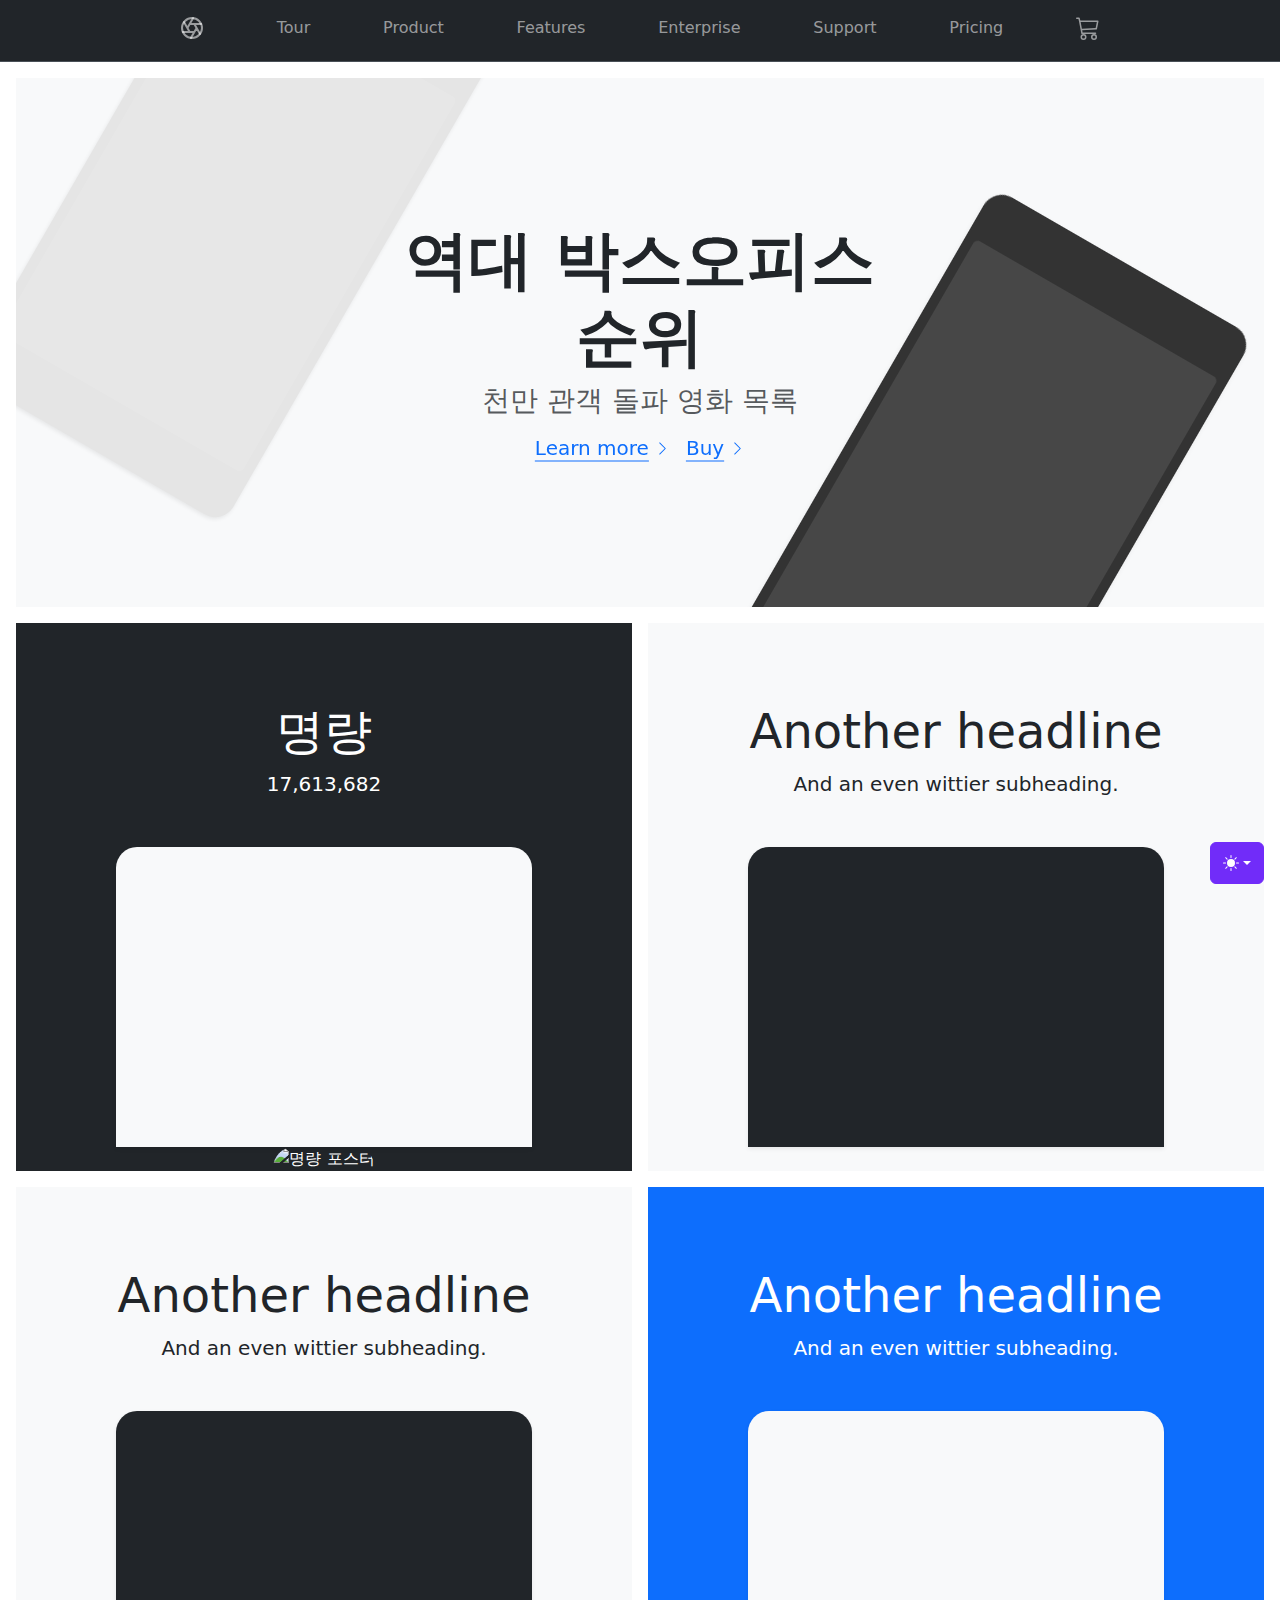
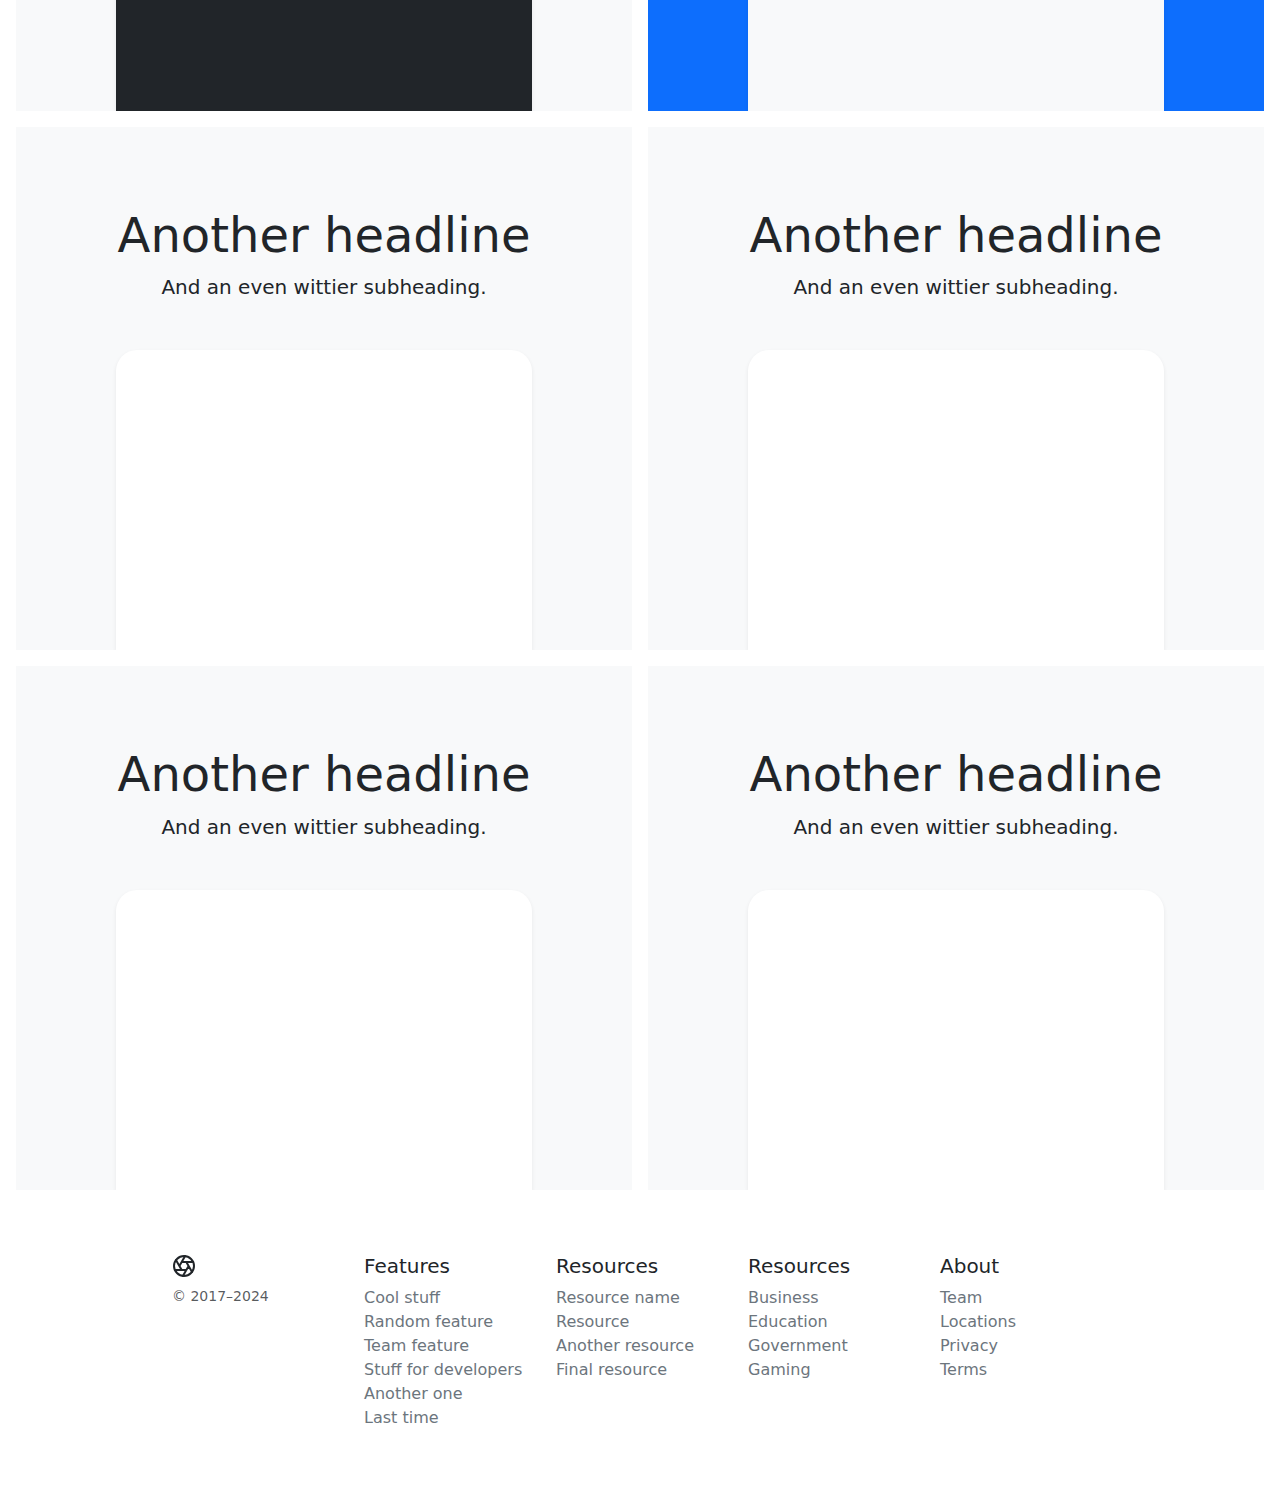
==== chunman.html @ 20cf5823 "천만 웹페이지 html,css,js 추가" ====
<!doctype html>
<html lang="en" data-bs-theme="auto">
  <head><script src="color-modes.js"></script>

    <meta charset="utf-8">
    <meta name="viewport" content="width=device-width, initial-scale=1">
    <meta name="description" content="">
    <meta name="author" content="Mark Otto, Jacob Thornton, and Bootstrap contributors">
    <meta name="generator" content="Hugo 0.122.0">
    <title>Product example · Bootstrap v5.3</title>

    <link rel="canonical" href="https://getbootstrap.com/docs/5.3/examples/product/">

    

    <link rel="stylesheet" href="https://cdn.jsdelivr.net/npm/@docsearch/css@3">

<link href="bootstrap.min.css" rel="stylesheet">

    <style>
      .bd-placeholder-img {
        font-size: 1.125rem;
        text-anchor: middle;
        -webkit-user-select: none;
        -moz-user-select: none;
        user-select: none;
      }

      @media (min-width: 768px) {
        .bd-placeholder-img-lg {
          font-size: 3.5rem;
        }
      }

      .b-example-divider {
        width: 100%;
        height: 3rem;
        background-color: rgba(0, 0, 0, .1);
        border: solid rgba(0, 0, 0, .15);
        border-width: 1px 0;
        box-shadow: inset 0 .5em 1.5em rgba(0, 0, 0, .1), inset 0 .125em .5em rgba(0, 0, 0, .15);
      }

      .b-example-vr {
        flex-shrink: 0;
        width: 1.5rem;
        height: 100vh;
      }

      .bi {
        vertical-align: -.125em;
        fill: currentColor;
      }

      .nav-scroller {
        position: relative;
        z-index: 2;
        height: 2.75rem;
        overflow-y: hidden;
      }

      .nav-scroller .nav {
        display: flex;
        flex-wrap: nowrap;
        padding-bottom: 1rem;
        margin-top: -1px;
        overflow-x: auto;
        text-align: center;
        white-space: nowrap;
        -webkit-overflow-scrolling: touch;
      }

      .btn-bd-primary {
        --bd-violet-bg: #712cf9;
        --bd-violet-rgb: 112.520718, 44.062154, 249.437846;

        --bs-btn-font-weight: 600;
        --bs-btn-color: var(--bs-white);
        --bs-btn-bg: var(--bd-violet-bg);
        --bs-btn-border-color: var(--bd-violet-bg);
        --bs-btn-hover-color: var(--bs-white);
        --bs-btn-hover-bg: #6528e0;
        --bs-btn-hover-border-color: #6528e0;
        --bs-btn-focus-shadow-rgb: var(--bd-violet-rgb);
        --bs-btn-active-color: var(--bs-btn-hover-color);
        --bs-btn-active-bg: #5a23c8;
        --bs-btn-active-border-color: #5a23c8;
      }

      .bd-mode-toggle {
        z-index: 1500;
      }

      .bd-mode-toggle .dropdown-menu .active .bi {
        display: block !important;
      }
    </style>

    
    <!-- Custom styles for this template -->
    <link href="product.css" rel="stylesheet">
  </head>
  <body>
    <svg xmlns="http://www.w3.org/2000/svg" class="d-none">
      <symbol id="check2" viewBox="0 0 16 16">
        <path d="M13.854 3.646a.5.5 0 0 1 0 .708l-7 7a.5.5 0 0 1-.708 0l-3.5-3.5a.5.5 0 1 1 .708-.708L6.5 10.293l6.646-6.647a.5.5 0 0 1 .708 0z"/>
      </symbol>
      <symbol id="circle-half" viewBox="0 0 16 16">
        <path d="M8 15A7 7 0 1 0 8 1v14zm0 1A8 8 0 1 1 8 0a8 8 0 0 1 0 16z"/>
      </symbol>
      <symbol id="moon-stars-fill" viewBox="0 0 16 16">
        <path d="M6 .278a.768.768 0 0 1 .08.858 7.208 7.208 0 0 0-.878 3.46c0 4.021 3.278 7.277 7.318 7.277.527 0 1.04-.055 1.533-.16a.787.787 0 0 1 .81.316.733.733 0 0 1-.031.893A8.349 8.349 0 0 1 8.344 16C3.734 16 0 12.286 0 7.71 0 4.266 2.114 1.312 5.124.06A.752.752 0 0 1 6 .278z"/>
        <path d="M10.794 3.148a.217.217 0 0 1 .412 0l.387 1.162c.173.518.579.924 1.097 1.097l1.162.387a.217.217 0 0 1 0 .412l-1.162.387a1.734 1.734 0 0 0-1.097 1.097l-.387 1.162a.217.217 0 0 1-.412 0l-.387-1.162A1.734 1.734 0 0 0 9.31 6.593l-1.162-.387a.217.217 0 0 1 0-.412l1.162-.387a1.734 1.734 0 0 0 1.097-1.097l.387-1.162zM13.863.099a.145.145 0 0 1 .274 0l.258.774c.115.346.386.617.732.732l.774.258a.145.145 0 0 1 0 .274l-.774.258a1.156 1.156 0 0 0-.732.732l-.258.774a.145.145 0 0 1-.274 0l-.258-.774a1.156 1.156 0 0 0-.732-.732l-.774-.258a.145.145 0 0 1 0-.274l.774-.258c.346-.115.617-.386.732-.732L13.863.1z"/>
      </symbol>
      <symbol id="sun-fill" viewBox="0 0 16 16">
        <path d="M8 12a4 4 0 1 0 0-8 4 4 0 0 0 0 8zM8 0a.5.5 0 0 1 .5.5v2a.5.5 0 0 1-1 0v-2A.5.5 0 0 1 8 0zm0 13a.5.5 0 0 1 .5.5v2a.5.5 0 0 1-1 0v-2A.5.5 0 0 1 8 13zm8-5a.5.5 0 0 1-.5.5h-2a.5.5 0 0 1 0-1h2a.5.5 0 0 1 .5.5zM3 8a.5.5 0 0 1-.5.5h-2a.5.5 0 0 1 0-1h2A.5.5 0 0 1 3 8zm10.657-5.657a.5.5 0 0 1 0 .707l-1.414 1.415a.5.5 0 1 1-.707-.708l1.414-1.414a.5.5 0 0 1 .707 0zm-9.193 9.193a.5.5 0 0 1 0 .707L3.05 13.657a.5.5 0 0 1-.707-.707l1.414-1.414a.5.5 0 0 1 .707 0zm9.193 2.121a.5.5 0 0 1-.707 0l-1.414-1.414a.5.5 0 0 1 .707-.707l1.414 1.414a.5.5 0 0 1 0 .707zM4.464 4.465a.5.5 0 0 1-.707 0L2.343 3.05a.5.5 0 1 1 .707-.707l1.414 1.414a.5.5 0 0 1 0 .708z"/>
      </symbol>
    </svg>

    <div class="dropdown position-fixed bottom-0 end-0 mb-3 me-3 bd-mode-toggle">
      <button class="btn btn-bd-primary py-2 dropdown-toggle d-flex align-items-center"
              id="bd-theme"
              type="button"
              aria-expanded="false"
              data-bs-toggle="dropdown"
              aria-label="Toggle theme (auto)">
        <svg class="bi my-1 theme-icon-active" width="1em" height="1em"><use href="#circle-half"></use></svg>
        <span class="visually-hidden" id="bd-theme-text">Toggle theme</span>
      </button>
      <ul class="dropdown-menu dropdown-menu-end shadow" aria-labelledby="bd-theme-text">
        <li>
          <button type="button" class="dropdown-item d-flex align-items-center" data-bs-theme-value="light" aria-pressed="false">
            <svg class="bi me-2 opacity-50" width="1em" height="1em"><use href="#sun-fill"></use></svg>
            Light
            <svg class="bi ms-auto d-none" width="1em" height="1em"><use href="#check2"></use></svg>
          </button>
        </li>
        <li>
          <button type="button" class="dropdown-item d-flex align-items-center" data-bs-theme-value="dark" aria-pressed="false">
            <svg class="bi me-2 opacity-50" width="1em" height="1em"><use href="#moon-stars-fill"></use></svg>
            Dark
            <svg class="bi ms-auto d-none" width="1em" height="1em"><use href="#check2"></use></svg>
          </button>
        </li>
        <li>
          <button type="button" class="dropdown-item d-flex align-items-center active" data-bs-theme-value="auto" aria-pressed="true">
            <svg class="bi me-2 opacity-50" width="1em" height="1em"><use href="#circle-half"></use></svg>
            Auto
            <svg class="bi ms-auto d-none" width="1em" height="1em"><use href="#check2"></use></svg>
          </button>
        </li>
      </ul>
    </div>

    
<svg xmlns="http://www.w3.org/2000/svg" class="d-none">
  <symbol id="aperture" fill="none" stroke="currentColor" stroke-linecap="round" stroke-linejoin="round" stroke-width="2" viewBox="0 0 24 24">
    <circle cx="12" cy="12" r="10"/>
    <path d="M14.31 8l5.74 9.94M9.69 8h11.48M7.38 12l5.74-9.94M9.69 16L3.95 6.06M14.31 16H2.83m13.79-4l-5.74 9.94"/>
  </symbol>
  <symbol id="cart" viewBox="0 0 16 16">
    <path d="M0 1.5A.5.5 0 0 1 .5 1H2a.5.5 0 0 1 .485.379L2.89 3H14.5a.5.5 0 0 1 .49.598l-1 5a.5.5 0 0 1-.465.401l-9.397.472L4.415 11H13a.5.5 0 0 1 0 1H4a.5.5 0 0 1-.491-.408L2.01 3.607 1.61 2H.5a.5.5 0 0 1-.5-.5zM3.102 4l.84 4.479 9.144-.459L13.89 4H3.102zM5 12a2 2 0 1 0 0 4 2 2 0 0 0 0-4zm7 0a2 2 0 1 0 0 4 2 2 0 0 0 0-4zm-7 1a1 1 0 1 1 0 2 1 1 0 0 1 0-2zm7 0a1 1 0 1 1 0 2 1 1 0 0 1 0-2z"/>
  </symbol>
  <symbol id="chevron-right" viewBox="0 0 16 16">
    <path fill-rule="evenodd" d="M4.646 1.646a.5.5 0 0 1 .708 0l6 6a.5.5 0 0 1 0 .708l-6 6a.5.5 0 0 1-.708-.708L10.293 8 4.646 2.354a.5.5 0 0 1 0-.708z"/>
  </symbol>
</svg>

<nav class="navbar navbar-expand-md bg-dark sticky-top border-bottom" data-bs-theme="dark">
  <div class="container">
    <a class="navbar-brand d-md-none" href="#">
      <svg class="bi" width="24" height="24"><use xlink:href="#aperture"/></svg>
      Aperture
    </a>
    <button class="navbar-toggler" type="button" data-bs-toggle="offcanvas" data-bs-target="#offcanvas" aria-controls="offcanvas" aria-label="Toggle navigation">
      <span class="navbar-toggler-icon"></span>
    </button>
    <div class="offcanvas offcanvas-end" tabindex="-1" id="offcanvas" aria-labelledby="offcanvasLabel">
      <div class="offcanvas-header">
        <h5 class="offcanvas-title" id="offcanvasLabel">Aperture</h5>
        <button type="button" class="btn-close" data-bs-dismiss="offcanvas" aria-label="Close"></button>
      </div>
      <div class="offcanvas-body">
        <ul class="navbar-nav flex-grow-1 justify-content-between">
          <li class="nav-item"><a class="nav-link" href="#">
            <svg class="bi" width="24" height="24"><use xlink:href="#aperture"/></svg>
          </a></li>
          <li class="nav-item"><a class="nav-link" href="#">Tour</a></li>
          <li class="nav-item"><a class="nav-link" href="#">Product</a></li>
          <li class="nav-item"><a class="nav-link" href="#">Features</a></li>
          <li class="nav-item"><a class="nav-link" href="#">Enterprise</a></li>
          <li class="nav-item"><a class="nav-link" href="#">Support</a></li>
          <li class="nav-item"><a class="nav-link" href="#">Pricing</a></li>
          <li class="nav-item"><a class="nav-link" href="#">
            <svg class="bi" width="24" height="24"><use xlink:href="#cart"/></svg>
          </a></li>
        </ul>
      </div>
    </div>
  </div>
</nav>

<main>
  <div class="position-relative overflow-hidden p-3 p-md-5 m-md-3 text-center bg-body-tertiary">
    <div class="col-md-6 p-lg-5 mx-auto my-5">
      <h1 class="display-3 fw-bold">역대 박스오피스 순위</h1>
      <h3 class="fw-normal text-muted mb-3">천만 관객 돌파 영화 목록</h3>
      <div class="d-flex gap-3 justify-content-center lead fw-normal">
        <a class="icon-link" href="#">
          Learn more
          <svg class="bi"><use xlink:href="#chevron-right"/></svg>
        </a>
        <a class="icon-link" href="#">
          Buy
          <svg class="bi"><use xlink:href="#chevron-right"/></svg>
        </a>
      </div>
    </div>
    <div class="product-device shadow-sm d-none d-md-block"></div>
    <div class="product-device product-device-2 shadow-sm d-none d-md-block"></div>
  </div>

  <div class="d-md-flex flex-md-equal w-100 my-md-3 ps-md-3">
    <div class="text-bg-dark me-md-3 pt-3 px-3 pt-md-5 px-md-5 text-center overflow-hidden">
      <!-- 영화 1 -->
      <div class="my-3 py-3">
        <h2 class="display-5">명량</h2>
        <p class="lead">17,613,682</p>
      </div>
      <div class="bg-body-tertiary shadow-sm mx-auto" style="width: 80%; height: 300px; border-radius: 21px 21px 0 0;"></div>
        <img src="https://i.namu.wiki/i/OBmmv0NhMDh_dyMuicqQHCikOOsbc0y28aUUNmhacGeQG7UMyVK0q7DKZji_4ca4j9ZiuapzHgd-zzYF8z3l57cyv43A0jLQD7DiG7RLlgVjYbf1R6JRpTcfbylug8uQdzlmseYJZOwRohz5u0F0sQ.webp" alt="명량 포스터" style="width: 100%; height: 100%; object-fit: cover; border-radius: 21px 21px 0 0;">
    </div>
    <div class="bg-body-tertiary me-md-3 pt-3 px-3 pt-md-5 px-md-5 text-center overflow-hidden">
      <div class="my-3 p-3">
        <h2 class="display-5">Another headline</h2>
        <p class="lead">And an even wittier subheading.</p>
      </div>
      <div class="bg-dark shadow-sm mx-auto" style="width: 80%; height: 300px; border-radius: 21px 21px 0 0;"></div>
    </div>
  </div>

  <div class="d-md-flex flex-md-equal w-100 my-md-3 ps-md-3">
    <div class="bg-body-tertiary me-md-3 pt-3 px-3 pt-md-5 px-md-5 text-center overflow-hidden">
      <div class="my-3 p-3">
        <h2 class="display-5">Another headline</h2>
        <p class="lead">And an even wittier subheading.</p>
      </div>
      <div class="bg-dark shadow-sm mx-auto" style="width: 80%; height: 300px; border-radius: 21px 21px 0 0;"></div>
    </div>
    <div class="text-bg-primary me-md-3 pt-3 px-3 pt-md-5 px-md-5 text-center overflow-hidden">
      <div class="my-3 py-3">
        <h2 class="display-5">Another headline</h2>
        <p class="lead">And an even wittier subheading.</p>
      </div>
      <div class="bg-body-tertiary shadow-sm mx-auto" style="width: 80%; height: 300px; border-radius: 21px 21px 0 0;"></div>
    </div>
  </div>

  <div class="d-md-flex flex-md-equal w-100 my-md-3 ps-md-3">
    <div class="bg-body-tertiary me-md-3 pt-3 px-3 pt-md-5 px-md-5 text-center overflow-hidden">
      <div class="my-3 p-3">
        <h2 class="display-5">Another headline</h2>
        <p class="lead">And an even wittier subheading.</p>
      </div>
      <div class="bg-body shadow-sm mx-auto" style="width: 80%; height: 300px; border-radius: 21px 21px 0 0;"></div>
    </div>
    <div class="bg-body-tertiary me-md-3 pt-3 px-3 pt-md-5 px-md-5 text-center overflow-hidden">
      <div class="my-3 py-3">
        <h2 class="display-5">Another headline</h2>
        <p class="lead">And an even wittier subheading.</p>
      </div>
      <div class="bg-body shadow-sm mx-auto" style="width: 80%; height: 300px; border-radius: 21px 21px 0 0;"></div>
    </div>
  </div>

  <div class="d-md-flex flex-md-equal w-100 my-md-3 ps-md-3">
    <div class="bg-body-tertiary me-md-3 pt-3 px-3 pt-md-5 px-md-5 text-center overflow-hidden">
      <div class="my-3 p-3">
        <h2 class="display-5">Another headline</h2>
        <p class="lead">And an even wittier subheading.</p>
      </div>
      <div class="bg-body shadow-sm mx-auto" style="width: 80%; height: 300px; border-radius: 21px 21px 0 0;"></div>
    </div>
    <div class="bg-body-tertiary me-md-3 pt-3 px-3 pt-md-5 px-md-5 text-center overflow-hidden">
      <div class="my-3 py-3">
        <h2 class="display-5">Another headline</h2>
        <p class="lead">And an even wittier subheading.</p>
      </div>
      <div class="bg-body shadow-sm mx-auto" style="width: 80%; height: 300px; border-radius: 21px 21px 0 0;"></div>
    </div>
  </div>
</main>

<footer class="container py-5">
  <div class="row">
    <div class="col-12 col-md">
      <svg xmlns="http://www.w3.org/2000/svg" width="24" height="24" fill="none" stroke="currentColor" stroke-linecap="round" stroke-linejoin="round" stroke-width="2" class="d-block mb-2" role="img" viewBox="0 0 24 24"><title>Product</title><circle cx="12" cy="12" r="10"/><path d="M14.31 8l5.74 9.94M9.69 8h11.48M7.38 12l5.74-9.94M9.69 16L3.95 6.06M14.31 16H2.83m13.79-4l-5.74 9.94"/></svg>
      <small class="d-block mb-3 text-body-secondary">&copy; 2017–2024</small>
    </div>
    <div class="col-6 col-md">
      <h5>Features</h5>
      <ul class="list-unstyled text-small">
        <li><a class="link-secondary text-decoration-none" href="#">Cool stuff</a></li>
        <li><a class="link-secondary text-decoration-none" href="#">Random feature</a></li>
        <li><a class="link-secondary text-decoration-none" href="#">Team feature</a></li>
        <li><a class="link-secondary text-decoration-none" href="#">Stuff for developers</a></li>
        <li><a class="link-secondary text-decoration-none" href="#">Another one</a></li>
        <li><a class="link-secondary text-decoration-none" href="#">Last time</a></li>
      </ul>
    </div>
    <div class="col-6 col-md">
      <h5>Resources</h5>
      <ul class="list-unstyled text-small">
        <li><a class="link-secondary text-decoration-none" href="#">Resource name</a></li>
        <li><a class="link-secondary text-decoration-none" href="#">Resource</a></li>
        <li><a class="link-secondary text-decoration-none" href="#">Another resource</a></li>
        <li><a class="link-secondary text-decoration-none" href="#">Final resource</a></li>
      </ul>
    </div>
    <div class="col-6 col-md">
      <h5>Resources</h5>
      <ul class="list-unstyled text-small">
        <li><a class="link-secondary text-decoration-none" href="#">Business</a></li>
        <li><a class="link-secondary text-decoration-none" href="#">Education</a></li>
        <li><a class="link-secondary text-decoration-none" href="#">Government</a></li>
        <li><a class="link-secondary text-decoration-none" href="#">Gaming</a></li>
      </ul>
    </div>
    <div class="col-6 col-md">
      <h5>About</h5>
      <ul class="list-unstyled text-small">
        <li><a class="link-secondary text-decoration-none" href="#">Team</a></li>
        <li><a class="link-secondary text-decoration-none" href="#">Locations</a></li>
        <li><a class="link-secondary text-decoration-none" href="#">Privacy</a></li>
        <li><a class="link-secondary text-decoration-none" href="#">Terms</a></li>
      </ul>
    </div>
  </div>
</footer>
<script src="../assets/dist/js/bootstrap.bundle.min.js"></script>

    </body>
</html>
---- product.css ----
.container {
  max-width: 960px;
}

.icon-link > .bi {
  width: .75em;
  height: .75em;
}

/*
 * Custom translucent site header
 */

.site-header {
  background-color: rgba(0, 0, 0, .85);
  -webkit-backdrop-filter: saturate(180%) blur(20px);
  backdrop-filter: saturate(180%) blur(20px);
}
.site-header a {
  color: #8e8e8e;
  transition: color .15s ease-in-out;
}
.site-header a:hover {
  color: #fff;
  text-decoration: none;
}

/*
 * Dummy devices (replace them with your own or something else entirely!)
 */

.product-device {
  position: absolute;
  right: 10%;
  bottom: -30%;
  width: 300px;
  height: 540px;
  background-color: #333;
  border-radius: 21px;
  transform: rotate(30deg);
}

.product-device::before {
  position: absolute;
  top: 10%;
  right: 10px;
  bottom: 10%;
  left: 10px;
  content: "";
  background-color: rgba(255, 255, 255, .1);
  border-radius: 5px;
}

.product-device-2 {
  top: -25%;
  right: auto;
  bottom: 0;
  left: 5%;
  background-color: #e5e5e5;
}


/*
 * Extra utilities
 */

.flex-equal > * {
  flex: 1;
}
@media (min-width: 768px) {
  .flex-md-equal > * {
    flex: 1;
  }
}
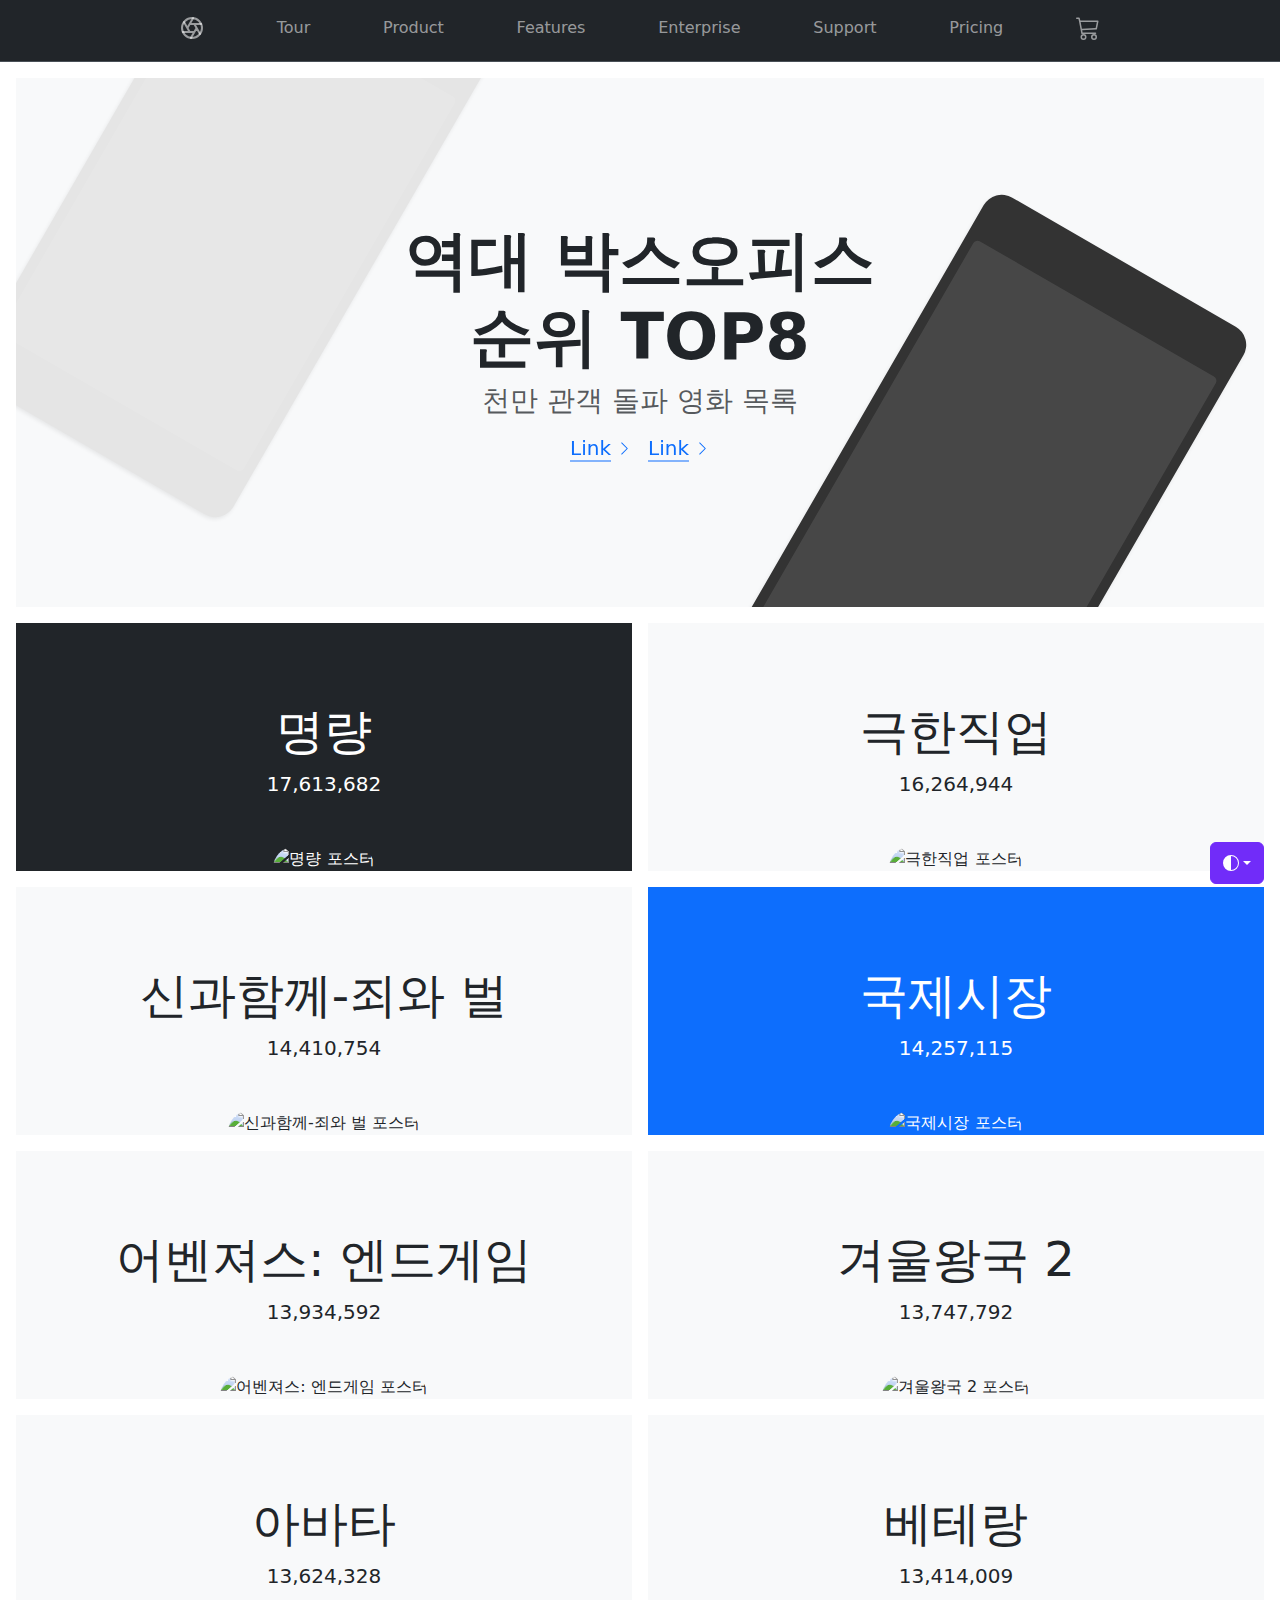
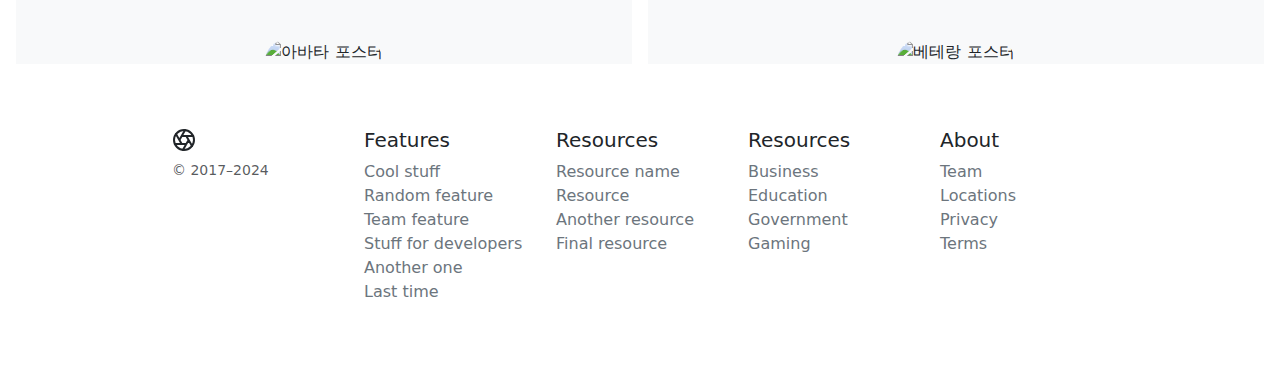
==== commit 8ee004b4: "Merge branch 'main' of https://github.com/capstonn/introlth.github.io" ====
--- a/chunman.html
+++ b/chunman.html
@@ -203,15 +203,15 @@
 <main>
   <div class="position-relative overflow-hidden p-3 p-md-5 m-md-3 text-center bg-body-tertiary">
     <div class="col-md-6 p-lg-5 mx-auto my-5">
-      <h1 class="display-3 fw-bold">역대 박스오피스 순위</h1>
+      <h1 class="display-3 fw-bold">역대 박스오피스 순위 TOP8</h1>
       <h3 class="fw-normal text-muted mb-3">천만 관객 돌파 영화 목록</h3>
       <div class="d-flex gap-3 justify-content-center lead fw-normal">
         <a class="icon-link" href="#">
-          Learn more
+          Link
           <svg class="bi"><use xlink:href="#chevron-right"/></svg>
         </a>
         <a class="icon-link" href="#">
-          Buy
+          Link
           <svg class="bi"><use xlink:href="#chevron-right"/></svg>
         </a>
       </div>
@@ -227,66 +227,73 @@
         <h2 class="display-5">명량</h2>
         <p class="lead">17,613,682</p>
       </div>
-      <div class="bg-body-tertiary shadow-sm mx-auto" style="width: 80%; height: 300px; border-radius: 21px 21px 0 0;"></div>
+      <div class="bg-body-tertiary shadow-sm mx-auto" style="width: 80%; height: 0px; border-radius: 21px 21px 0 0;"></div>
         <img src="https://i.namu.wiki/i/OBmmv0NhMDh_dyMuicqQHCikOOsbc0y28aUUNmhacGeQG7UMyVK0q7DKZji_4ca4j9ZiuapzHgd-zzYF8z3l57cyv43A0jLQD7DiG7RLlgVjYbf1R6JRpTcfbylug8uQdzlmseYJZOwRohz5u0F0sQ.webp" alt="명량 포스터" style="width: 100%; height: 100%; object-fit: cover; border-radius: 21px 21px 0 0;">
     </div>
     <div class="bg-body-tertiary me-md-3 pt-3 px-3 pt-md-5 px-md-5 text-center overflow-hidden">
       <div class="my-3 p-3">
-        <h2 class="display-5">Another headline</h2>
-        <p class="lead">And an even wittier subheading.</p>
-      </div>
-      <div class="bg-dark shadow-sm mx-auto" style="width: 80%; height: 300px; border-radius: 21px 21px 0 0;"></div>
+        <h2 class="display-5">극한직업</h2>
+        <p class="lead">16,264,944</p>
+      </div>
+      <div class="bg-dark shadow-sm mx-auto" style="width: 80%; height: 0px; border-radius: 21px 21px 0 0;"></div>
+      <img src="https://web-cf-image.cjenm.com/crop/660x950/public/share/metamng/programs/extremejob-movie-poster-ko-001-01.jpg_1645638949085.jpg?v=1679468009" alt="극한직업 포스터" style="width: 100%; height: 100%; object-fit: cover; border-radius: 21px 21px 0 0;">
     </div>
   </div>
 
   <div class="d-md-flex flex-md-equal w-100 my-md-3 ps-md-3">
     <div class="bg-body-tertiary me-md-3 pt-3 px-3 pt-md-5 px-md-5 text-center overflow-hidden">
       <div class="my-3 p-3">
-        <h2 class="display-5">Another headline</h2>
-        <p class="lead">And an even wittier subheading.</p>
-      </div>
-      <div class="bg-dark shadow-sm mx-auto" style="width: 80%; height: 300px; border-radius: 21px 21px 0 0;"></div>
+        <h2 class="display-5">신과함께-죄와 벌</h2>
+        <p class="lead">14,410,754</p>
+      </div>
+      <div class="bg-dark shadow-sm mx-auto" style="width: 80%; height: 0px; border-radius: 21px 21px 0 0;"></div>
+      <img src="https://i.namu.wiki/i/q04OiJfNazupCjGmgO9PGYxKTnvqzTYoWvUicjeGf3s3opa9N7xNW_XOn7g9onwXBMwJlxscRSoFBMz8j-H4Aw.webp" alt="신과함께-죄와 벌 포스터" style="width: 100%; height: 100%; object-fit: cover; border-radius: 21px 21px 0 0;">
     </div>
     <div class="text-bg-primary me-md-3 pt-3 px-3 pt-md-5 px-md-5 text-center overflow-hidden">
       <div class="my-3 py-3">
-        <h2 class="display-5">Another headline</h2>
-        <p class="lead">And an even wittier subheading.</p>
-      </div>
-      <div class="bg-body-tertiary shadow-sm mx-auto" style="width: 80%; height: 300px; border-radius: 21px 21px 0 0;"></div>
+        <h2 class="display-5">국제시장</h2>
+        <p class="lead">14,257,115</p>
+      </div>
+      <div class="bg-body-tertiary shadow-sm mx-auto" style="width: 80%; height: 0px; border-radius: 21px 21px 0 0;"></div>
+      <img src="https://web-cf-image.cjenm.com/crop/660x950/public/share/metamng/programs/odetomyfather-movie-poster-ko-001-12.jpg?v=1677040049" alt="국제시장 포스터" style="width: 100%; height: 100%; object-fit: cover; border-radius: 21px 21px 0 0;">
     </div>
   </div>
 
   <div class="d-md-flex flex-md-equal w-100 my-md-3 ps-md-3">
     <div class="bg-body-tertiary me-md-3 pt-3 px-3 pt-md-5 px-md-5 text-center overflow-hidden">
       <div class="my-3 p-3">
-        <h2 class="display-5">Another headline</h2>
-        <p class="lead">And an even wittier subheading.</p>
-      </div>
-      <div class="bg-body shadow-sm mx-auto" style="width: 80%; height: 300px; border-radius: 21px 21px 0 0;"></div>
+        <h2 class="display-5">어벤져스: 엔드게임</h2>
+        <p class="lead">13,934,592</p>
+      </div>
+      <div class="bg-body shadow-sm mx-auto" style="width: 80%; height: 0px; border-radius: 21px 21px 0 0;"></div>
+        <img src="https://upload.wikimedia.org/wikipedia/ko/f/f2/%EC%96%B4%EB%B2%A4%EC%A0%B8%EC%8A%A4-_%EC%97%94%EB%93%9C%EA%B2%8C%EC%9E%84_%ED%8F%AC%EC%8A%A4%ED%84%B0.jpg" alt="어벤져스: 엔드게임 포스터" style="width: 100%; height: 100%; object-fit: cover; border-radius: 21px 21px 0 0;">
     </div>
     <div class="bg-body-tertiary me-md-3 pt-3 px-3 pt-md-5 px-md-5 text-center overflow-hidden">
       <div class="my-3 py-3">
-        <h2 class="display-5">Another headline</h2>
-        <p class="lead">And an even wittier subheading.</p>
-      </div>
-      <div class="bg-body shadow-sm mx-auto" style="width: 80%; height: 300px; border-radius: 21px 21px 0 0;"></div>
+        <h2 class="display-5">겨울왕국 2</h2>
+        <p class="lead">13,747,792</p>
+      </div>
+      <div class="bg-body shadow-sm mx-auto" style="width: 80%; height: 0px; border-radius: 21px 21px 0 0;"></div>
+      <img src="https://upload.wikimedia.org/wikipedia/ko/7/7f/%EA%B2%A8%EC%9A%B8%EC%99%95%EA%B5%AD2_%ED%8F%AC%EC%8A%A4%ED%84%B0.jpg" alt="겨울왕국 2 포스터" style="width: 100%; height: 100%; object-fit: cover; border-radius: 21px 21px 0 0;">
     </div>
   </div>
 
   <div class="d-md-flex flex-md-equal w-100 my-md-3 ps-md-3">
     <div class="bg-body-tertiary me-md-3 pt-3 px-3 pt-md-5 px-md-5 text-center overflow-hidden">
       <div class="my-3 p-3">
-        <h2 class="display-5">Another headline</h2>
-        <p class="lead">And an even wittier subheading.</p>
-      </div>
-      <div class="bg-body shadow-sm mx-auto" style="width: 80%; height: 300px; border-radius: 21px 21px 0 0;"></div>
+        <h2 class="display-5">아바타</h2>
+        <p class="lead">13,624,328</p>
+      </div>
+      <div class="bg-body shadow-sm mx-auto" style="width: 80%; height: 0px; border-radius: 21px 21px 0 0;"></div>
+        <img src="https://i.namu.wiki/i/iSfHeleDYTu3WatYclmsDG80uvF1346xhhouw5EnYaNK6VNn-Xt8iFW5zE6pQjCMjKT3WfsH1iK3iUgSq15vcA.webp" alt="아바타 포스터" style="width: 100%; height: 100%; object-fit: cover; border-radius: 21px 21px 0 0;">
     </div>
     <div class="bg-body-tertiary me-md-3 pt-3 px-3 pt-md-5 px-md-5 text-center overflow-hidden">
       <div class="my-3 py-3">
-        <h2 class="display-5">Another headline</h2>
-        <p class="lead">And an even wittier subheading.</p>
-      </div>
-      <div class="bg-body shadow-sm mx-auto" style="width: 80%; height: 300px; border-radius: 21px 21px 0 0;"></div>
+        <h2 class="display-5">베테랑</h2>
+        <p class="lead">13,414,009</p>
+      </div>
+      <div class="bg-body shadow-sm mx-auto" style="width: 80%; height: 0px; border-radius: 21px 21px 0 0;"></div>
+        <img src="https://web-cf-image.cjenm.com/crop/660x950/public/share/metamng/programs/veteran-movie-poster-ko-001-02.jpg?v=1715823570" alt="베테랑 포스터" style="width: 100%; height: 100%; object-fit: cover; border-radius: 21px 21px 0 0;">
     </div>
   </div>
 </main>
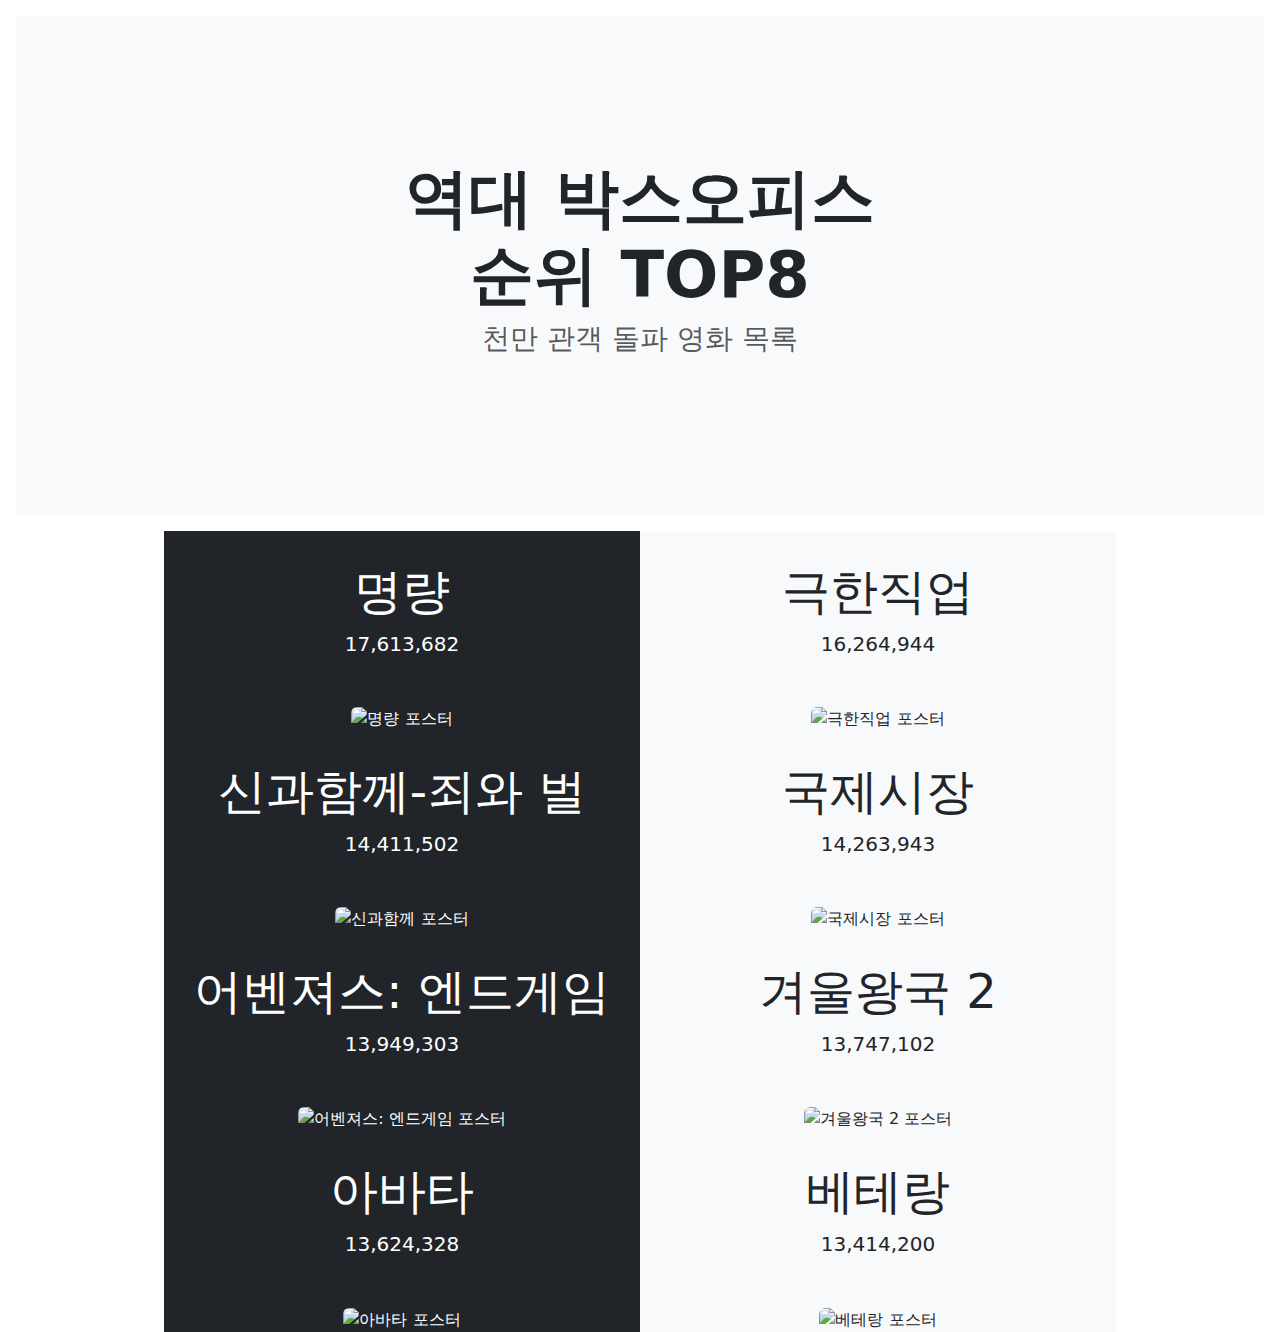
==== commit f898604b: "강제 수정" ====
--- a/chunman.html
+++ b/chunman.html
@@ -1,350 +1,95 @@
 <!doctype html>
 <html lang="en" data-bs-theme="auto">
-  <head><script src="color-modes.js"></script>
+<head>
+  <script src="color-modes.js"></script>
+  <meta charset="utf-8">
+  <meta name="viewport" content="width=device-width, initial-scale=1">
+  <meta name="description" content="">
+  <meta name="author" content="Mark Otto, Jacob Thornton, and Bootstrap contributors">
+  <meta name="generator" content="Hugo 0.122.0">
+  <title>천만 관객 영화</title>
+  <link href="https://cdn.jsdelivr.net/npm/bootstrap@5.3.0/dist/css/bootstrap.min.css" rel="stylesheet">
+  <link href="product.css" rel="stylesheet">
+</head>
+<body>
+  <main>
+      <div class="position-relative overflow-hidden p-3 p-md-5 m-md-3 text-center bg-body-tertiary">
+        <div class="col-md-6 p-lg-5 mx-auto my-5">
+          <h1 class="display-3 fw-bold">역대 박스오피스 순위 TOP8</h1>
+          <h3 class="fw-normal text-muted mb-3">천만 관객 돌파 영화 목록</h3>
+        </div>
+      </div>
 
-    <meta charset="utf-8">
-    <meta name="viewport" content="width=device-width, initial-scale=1">
-    <meta name="description" content="">
-    <meta name="author" content="Mark Otto, Jacob Thornton, and Bootstrap contributors">
-    <meta name="generator" content="Hugo 0.122.0">
-    <title>Product example · Bootstrap v5.3</title>
+      <div class="container">
+        <div class="row g-3">
+          <div class="col-md-6 text-bg-dark text-center overflow-hidden">
+            <div class="my-3 py-3">
+              <h2 class="display-5">명량</h2>
+              <p class="lead">17,613,682</p>
+            </div>
+            <img src="https://i.namu.wiki/i/OBmmv0NhMDh_dyMuicqQHCikOOsbc0y28aUUNmhacGeQG7UMyVK0q7DKZji_4ca4j9ZiuapzHgd-zzYF8z3l57cyv43A0jLQD7DiG7RLlgVjYbf1R6JRpTcfbylug8uQdzlmseYJZOwRohz5u0F0sQ.webp" alt="명량 포스터" class="img-fluid rounded-top">
+          </div>
+          <div class="col-md-6 bg-body-tertiary text-center overflow-hidden">
+            <div class="my-3 p-3">
+              <h2 class="display-5">극한직업</h2>
+              <p class="lead">16,264,944</p>
+            </div>
+            <img src="https://web-cf-image.cjenm.com/crop/660x950/public/share/metamng/programs/extremejob-movie-poster-ko-001-01.jpg_1645638949085.jpg?v=1679468009" alt="극한직업 포스터" class="img-fluid rounded-top">
+          </div>
+        </div>
 
-    <link rel="canonical" href="https://getbootstrap.com/docs/5.3/examples/product/">
+        <div class="row g-3">
+          <div class="col-md-6 text-bg-dark text-center overflow-hidden">
+            <div class="my-3 py-3">
+              <h2 class="display-5">신과함께-죄와 벌</h2>
+              <p class="lead">14,411,502</p>
+            </div>
+            <img src="https://i.namu.wiki/i/q04OiJfNazupCjGmgO9PGYxKTnvqzTYoWvUicjeGf3s3opa9N7xNW_XOn7g9onwXBMwJlxscRSoFBMz8j-H4Aw.webp" alt="신과함께 포스터" class="img-fluid rounded-top">
+          </div>
+          <div class="col-md-6 bg-body-tertiary text-center overflow-hidden">
+            <div class="my-3 p-3">
+              <h2 class="display-5">국제시장</h2>
+              <p class="lead">14,263,943</p>
+            </div>
+            <img src="https://web-cf-image.cjenm.com/crop/660x950/public/share/metamng/programs/odetomyfather-movie-poster-ko-001-12.jpg?v=1677040049" alt="국제시장 포스터" class="img-fluid rounded-top">
+          </div>
+        </div>
 
-    
+        <div class="row g-3">
+          <div class="col-md-6 text-bg-dark text-center overflow-hidden">
+            <div class="my-3 py-3">
+              <h2 class="display-5">어벤져스: 엔드게임</h2>
+              <p class="lead">13,949,303</p>
+            </div>
+            <img src="https://upload.wikimedia.org/wikipedia/ko/f/f2/%EC%96%B4%EB%B2%A4%EC%A0%B8%EC%8A%A4-_%EC%97%94%EB%93%9C%EA%B2%8C%EC%9E%84_%ED%8F%AC%EC%8A%A4%ED%84%B0.jpg" alt="어벤져스: 엔드게임 포스터" class="img-fluid rounded-top">
+          </div>
+          <div class="col-md-6 bg-body-tertiary text-center overflow-hidden">
+            <div class="my-3 p-3">
+              <h2 class="display-5">겨울왕국 2</h2>
+              <p class="lead">13,747,102</p>
+            </div>
+            <img src="https://upload.wikimedia.org/wikipedia/ko/7/7f/%EA%B2%A8%EC%9A%B8%EC%99%95%EA%B5%AD2_%ED%8F%AC%EC%8A%A4%ED%84%B0.jpg"alt="겨울왕국 2 포스터" class="img-fluid rounded-top">
+          </div>
+        </div>
 
-    <link rel="stylesheet" href="https://cdn.jsdelivr.net/npm/@docsearch/css@3">
-
-<link href="bootstrap.min.css" rel="stylesheet">
-
-    <style>
-      .bd-placeholder-img {
-        font-size: 1.125rem;
-        text-anchor: middle;
-        -webkit-user-select: none;
-        -moz-user-select: none;
-        user-select: none;
-      }
-
-      @media (min-width: 768px) {
-        .bd-placeholder-img-lg {
-          font-size: 3.5rem;
-        }
-      }
-
-      .b-example-divider {
-        width: 100%;
-        height: 3rem;
-        background-color: rgba(0, 0, 0, .1);
-        border: solid rgba(0, 0, 0, .15);
-        border-width: 1px 0;
-        box-shadow: inset 0 .5em 1.5em rgba(0, 0, 0, .1), inset 0 .125em .5em rgba(0, 0, 0, .15);
-      }
-
-      .b-example-vr {
-        flex-shrink: 0;
-        width: 1.5rem;
-        height: 100vh;
-      }
-
-      .bi {
-        vertical-align: -.125em;
-        fill: currentColor;
-      }
-
-      .nav-scroller {
-        position: relative;
-        z-index: 2;
-        height: 2.75rem;
-        overflow-y: hidden;
-      }
-
-      .nav-scroller .nav {
-        display: flex;
-        flex-wrap: nowrap;
-        padding-bottom: 1rem;
-        margin-top: -1px;
-        overflow-x: auto;
-        text-align: center;
-        white-space: nowrap;
-        -webkit-overflow-scrolling: touch;
-      }
-
-      .btn-bd-primary {
-        --bd-violet-bg: #712cf9;
-        --bd-violet-rgb: 112.520718, 44.062154, 249.437846;
-
-        --bs-btn-font-weight: 600;
-        --bs-btn-color: var(--bs-white);
-        --bs-btn-bg: var(--bd-violet-bg);
-        --bs-btn-border-color: var(--bd-violet-bg);
-        --bs-btn-hover-color: var(--bs-white);
-        --bs-btn-hover-bg: #6528e0;
-        --bs-btn-hover-border-color: #6528e0;
-        --bs-btn-focus-shadow-rgb: var(--bd-violet-rgb);
-        --bs-btn-active-color: var(--bs-btn-hover-color);
-        --bs-btn-active-bg: #5a23c8;
-        --bs-btn-active-border-color: #5a23c8;
-      }
-
-      .bd-mode-toggle {
-        z-index: 1500;
-      }
-
-      .bd-mode-toggle .dropdown-menu .active .bi {
-        display: block !important;
-      }
-    </style>
-
-    
-    <!-- Custom styles for this template -->
-    <link href="product.css" rel="stylesheet">
-  </head>
-  <body>
-    <svg xmlns="http://www.w3.org/2000/svg" class="d-none">
-      <symbol id="check2" viewBox="0 0 16 16">
-        <path d="M13.854 3.646a.5.5 0 0 1 0 .708l-7 7a.5.5 0 0 1-.708 0l-3.5-3.5a.5.5 0 1 1 .708-.708L6.5 10.293l6.646-6.647a.5.5 0 0 1 .708 0z"/>
-      </symbol>
-      <symbol id="circle-half" viewBox="0 0 16 16">
-        <path d="M8 15A7 7 0 1 0 8 1v14zm0 1A8 8 0 1 1 8 0a8 8 0 0 1 0 16z"/>
-      </symbol>
-      <symbol id="moon-stars-fill" viewBox="0 0 16 16">
-        <path d="M6 .278a.768.768 0 0 1 .08.858 7.208 7.208 0 0 0-.878 3.46c0 4.021 3.278 7.277 7.318 7.277.527 0 1.04-.055 1.533-.16a.787.787 0 0 1 .81.316.733.733 0 0 1-.031.893A8.349 8.349 0 0 1 8.344 16C3.734 16 0 12.286 0 7.71 0 4.266 2.114 1.312 5.124.06A.752.752 0 0 1 6 .278z"/>
-        <path d="M10.794 3.148a.217.217 0 0 1 .412 0l.387 1.162c.173.518.579.924 1.097 1.097l1.162.387a.217.217 0 0 1 0 .412l-1.162.387a1.734 1.734 0 0 0-1.097 1.097l-.387 1.162a.217.217 0 0 1-.412 0l-.387-1.162A1.734 1.734 0 0 0 9.31 6.593l-1.162-.387a.217.217 0 0 1 0-.412l1.162-.387a1.734 1.734 0 0 0 1.097-1.097l.387-1.162zM13.863.099a.145.145 0 0 1 .274 0l.258.774c.115.346.386.617.732.732l.774.258a.145.145 0 0 1 0 .274l-.774.258a1.156 1.156 0 0 0-.732.732l-.258.774a.145.145 0 0 1-.274 0l-.258-.774a1.156 1.156 0 0 0-.732-.732l-.774-.258a.145.145 0 0 1 0-.274l.774-.258c.346-.115.617-.386.732-.732L13.863.1z"/>
-      </symbol>
-      <symbol id="sun-fill" viewBox="0 0 16 16">
-        <path d="M8 12a4 4 0 1 0 0-8 4 4 0 0 0 0 8zM8 0a.5.5 0 0 1 .5.5v2a.5.5 0 0 1-1 0v-2A.5.5 0 0 1 8 0zm0 13a.5.5 0 0 1 .5.5v2a.5.5 0 0 1-1 0v-2A.5.5 0 0 1 8 13zm8-5a.5.5 0 0 1-.5.5h-2a.5.5 0 0 1 0-1h2a.5.5 0 0 1 .5.5zM3 8a.5.5 0 0 1-.5.5h-2a.5.5 0 0 1 0-1h2A.5.5 0 0 1 3 8zm10.657-5.657a.5.5 0 0 1 0 .707l-1.414 1.415a.5.5 0 1 1-.707-.708l1.414-1.414a.5.5 0 0 1 .707 0zm-9.193 9.193a.5.5 0 0 1 0 .707L3.05 13.657a.5.5 0 0 1-.707-.707l1.414-1.414a.5.5 0 0 1 .707 0zm9.193 2.121a.5.5 0 0 1-.707 0l-1.414-1.414a.5.5 0 0 1 .707-.707l1.414 1.414a.5.5 0 0 1 0 .707zM4.464 4.465a.5.5 0 0 1-.707 0L2.343 3.05a.5.5 0 1 1 .707-.707l1.414 1.414a.5.5 0 0 1 0 .708z"/>
-      </symbol>
-    </svg>
-
-    <div class="dropdown position-fixed bottom-0 end-0 mb-3 me-3 bd-mode-toggle">
-      <button class="btn btn-bd-primary py-2 dropdown-toggle d-flex align-items-center"
-              id="bd-theme"
-              type="button"
-              aria-expanded="false"
-              data-bs-toggle="dropdown"
-              aria-label="Toggle theme (auto)">
-        <svg class="bi my-1 theme-icon-active" width="1em" height="1em"><use href="#circle-half"></use></svg>
-        <span class="visually-hidden" id="bd-theme-text">Toggle theme</span>
-      </button>
-      <ul class="dropdown-menu dropdown-menu-end shadow" aria-labelledby="bd-theme-text">
-        <li>
-          <button type="button" class="dropdown-item d-flex align-items-center" data-bs-theme-value="light" aria-pressed="false">
-            <svg class="bi me-2 opacity-50" width="1em" height="1em"><use href="#sun-fill"></use></svg>
-            Light
-            <svg class="bi ms-auto d-none" width="1em" height="1em"><use href="#check2"></use></svg>
-          </button>
-        </li>
-        <li>
-          <button type="button" class="dropdown-item d-flex align-items-center" data-bs-theme-value="dark" aria-pressed="false">
-            <svg class="bi me-2 opacity-50" width="1em" height="1em"><use href="#moon-stars-fill"></use></svg>
-            Dark
-            <svg class="bi ms-auto d-none" width="1em" height="1em"><use href="#check2"></use></svg>
-          </button>
-        </li>
-        <li>
-          <button type="button" class="dropdown-item d-flex align-items-center active" data-bs-theme-value="auto" aria-pressed="true">
-            <svg class="bi me-2 opacity-50" width="1em" height="1em"><use href="#circle-half"></use></svg>
-            Auto
-            <svg class="bi ms-auto d-none" width="1em" height="1em"><use href="#check2"></use></svg>
-          </button>
-        </li>
-      </ul>
-    </div>
-
-    
-<svg xmlns="http://www.w3.org/2000/svg" class="d-none">
-  <symbol id="aperture" fill="none" stroke="currentColor" stroke-linecap="round" stroke-linejoin="round" stroke-width="2" viewBox="0 0 24 24">
-    <circle cx="12" cy="12" r="10"/>
-    <path d="M14.31 8l5.74 9.94M9.69 8h11.48M7.38 12l5.74-9.94M9.69 16L3.95 6.06M14.31 16H2.83m13.79-4l-5.74 9.94"/>
-  </symbol>
-  <symbol id="cart" viewBox="0 0 16 16">
-    <path d="M0 1.5A.5.5 0 0 1 .5 1H2a.5.5 0 0 1 .485.379L2.89 3H14.5a.5.5 0 0 1 .49.598l-1 5a.5.5 0 0 1-.465.401l-9.397.472L4.415 11H13a.5.5 0 0 1 0 1H4a.5.5 0 0 1-.491-.408L2.01 3.607 1.61 2H.5a.5.5 0 0 1-.5-.5zM3.102 4l.84 4.479 9.144-.459L13.89 4H3.102zM5 12a2 2 0 1 0 0 4 2 2 0 0 0 0-4zm7 0a2 2 0 1 0 0 4 2 2 0 0 0 0-4zm-7 1a1 1 0 1 1 0 2 1 1 0 0 1 0-2zm7 0a1 1 0 1 1 0 2 1 1 0 0 1 0-2z"/>
-  </symbol>
-  <symbol id="chevron-right" viewBox="0 0 16 16">
-    <path fill-rule="evenodd" d="M4.646 1.646a.5.5 0 0 1 .708 0l6 6a.5.5 0 0 1 0 .708l-6 6a.5.5 0 0 1-.708-.708L10.293 8 4.646 2.354a.5.5 0 0 1 0-.708z"/>
-  </symbol>
-</svg>
-
-<nav class="navbar navbar-expand-md bg-dark sticky-top border-bottom" data-bs-theme="dark">
-  <div class="container">
-    <a class="navbar-brand d-md-none" href="#">
-      <svg class="bi" width="24" height="24"><use xlink:href="#aperture"/></svg>
-      Aperture
-    </a>
-    <button class="navbar-toggler" type="button" data-bs-toggle="offcanvas" data-bs-target="#offcanvas" aria-controls="offcanvas" aria-label="Toggle navigation">
-      <span class="navbar-toggler-icon"></span>
-    </button>
-    <div class="offcanvas offcanvas-end" tabindex="-1" id="offcanvas" aria-labelledby="offcanvasLabel">
-      <div class="offcanvas-header">
-        <h5 class="offcanvas-title" id="offcanvasLabel">Aperture</h5>
-        <button type="button" class="btn-close" data-bs-dismiss="offcanvas" aria-label="Close"></button>
+        <div class="row g-3">
+          <div class="col-md-6 text-bg-dark text-center overflow-hidden">
+            <div class="my-3 py-3">
+              <h2 class="display-5">아바타</h2>
+              <p class="lead">13,624,328</p>
+            </div>
+            <img src="https://i.namu.wiki/i/iSfHeleDYTu3WatYclmsDG80uvF1346xhhouw5EnYaNK6VNn-Xt8iFW5zE6pQjCMjKT3WfsH1iK3iUgSq15vcA.webp" alt="아바타 포스터" class="img-fluid rounded-top">
+          </div>
+          <div class="col-md-6 bg-body-tertiary text-center overflow-hidden">
+            <div class="my-3 p-3">
+              <h2 class="display-5">베테랑</h2>
+              <p class="lead">13,414,200</p>
+            </div>
+            <img src="https://web-cf-image.cjenm.com/crop/660x950/public/share/metamng/programs/veteran-movie-poster-ko-001-02.jpg?v=1715823570" alt="베테랑 포스터" class="img-fluid rounded-top">
+          </div>
+        </div>
       </div>
-      <div class="offcanvas-body">
-        <ul class="navbar-nav flex-grow-1 justify-content-between">
-          <li class="nav-item"><a class="nav-link" href="#">
-            <svg class="bi" width="24" height="24"><use xlink:href="#aperture"/></svg>
-          </a></li>
-          <li class="nav-item"><a class="nav-link" href="#">Tour</a></li>
-          <li class="nav-item"><a class="nav-link" href="#">Product</a></li>
-          <li class="nav-item"><a class="nav-link" href="#">Features</a></li>
-          <li class="nav-item"><a class="nav-link" href="#">Enterprise</a></li>
-          <li class="nav-item"><a class="nav-link" href="#">Support</a></li>
-          <li class="nav-item"><a class="nav-link" href="#">Pricing</a></li>
-          <li class="nav-item"><a class="nav-link" href="#">
-            <svg class="bi" width="24" height="24"><use xlink:href="#cart"/></svg>
-          </a></li>
-        </ul>
-      </div>
-    </div>
-  </div>
-</nav>
-
-<main>
-  <div class="position-relative overflow-hidden p-3 p-md-5 m-md-3 text-center bg-body-tertiary">
-    <div class="col-md-6 p-lg-5 mx-auto my-5">
-      <h1 class="display-3 fw-bold">역대 박스오피스 순위 TOP8</h1>
-      <h3 class="fw-normal text-muted mb-3">천만 관객 돌파 영화 목록</h3>
-      <div class="d-flex gap-3 justify-content-center lead fw-normal">
-        <a class="icon-link" href="#">
-          Link
-          <svg class="bi"><use xlink:href="#chevron-right"/></svg>
-        </a>
-        <a class="icon-link" href="#">
-          Link
-          <svg class="bi"><use xlink:href="#chevron-right"/></svg>
-        </a>
-      </div>
-    </div>
-    <div class="product-device shadow-sm d-none d-md-block"></div>
-    <div class="product-device product-device-2 shadow-sm d-none d-md-block"></div>
-  </div>
-
-  <div class="d-md-flex flex-md-equal w-100 my-md-3 ps-md-3">
-    <div class="text-bg-dark me-md-3 pt-3 px-3 pt-md-5 px-md-5 text-center overflow-hidden">
-      <!-- 영화 1 -->
-      <div class="my-3 py-3">
-        <h2 class="display-5">명량</h2>
-        <p class="lead">17,613,682</p>
-      </div>
-      <div class="bg-body-tertiary shadow-sm mx-auto" style="width: 80%; height: 0px; border-radius: 21px 21px 0 0;"></div>
-        <img src="https://i.namu.wiki/i/OBmmv0NhMDh_dyMuicqQHCikOOsbc0y28aUUNmhacGeQG7UMyVK0q7DKZji_4ca4j9ZiuapzHgd-zzYF8z3l57cyv43A0jLQD7DiG7RLlgVjYbf1R6JRpTcfbylug8uQdzlmseYJZOwRohz5u0F0sQ.webp" alt="명량 포스터" style="width: 100%; height: 100%; object-fit: cover; border-radius: 21px 21px 0 0;">
-    </div>
-    <div class="bg-body-tertiary me-md-3 pt-3 px-3 pt-md-5 px-md-5 text-center overflow-hidden">
-      <div class="my-3 p-3">
-        <h2 class="display-5">극한직업</h2>
-        <p class="lead">16,264,944</p>
-      </div>
-      <div class="bg-dark shadow-sm mx-auto" style="width: 80%; height: 0px; border-radius: 21px 21px 0 0;"></div>
-      <img src="https://web-cf-image.cjenm.com/crop/660x950/public/share/metamng/programs/extremejob-movie-poster-ko-001-01.jpg_1645638949085.jpg?v=1679468009" alt="극한직업 포스터" style="width: 100%; height: 100%; object-fit: cover; border-radius: 21px 21px 0 0;">
-    </div>
-  </div>
-
-  <div class="d-md-flex flex-md-equal w-100 my-md-3 ps-md-3">
-    <div class="bg-body-tertiary me-md-3 pt-3 px-3 pt-md-5 px-md-5 text-center overflow-hidden">
-      <div class="my-3 p-3">
-        <h2 class="display-5">신과함께-죄와 벌</h2>
-        <p class="lead">14,410,754</p>
-      </div>
-      <div class="bg-dark shadow-sm mx-auto" style="width: 80%; height: 0px; border-radius: 21px 21px 0 0;"></div>
-      <img src="https://i.namu.wiki/i/q04OiJfNazupCjGmgO9PGYxKTnvqzTYoWvUicjeGf3s3opa9N7xNW_XOn7g9onwXBMwJlxscRSoFBMz8j-H4Aw.webp" alt="신과함께-죄와 벌 포스터" style="width: 100%; height: 100%; object-fit: cover; border-radius: 21px 21px 0 0;">
-    </div>
-    <div class="text-bg-primary me-md-3 pt-3 px-3 pt-md-5 px-md-5 text-center overflow-hidden">
-      <div class="my-3 py-3">
-        <h2 class="display-5">국제시장</h2>
-        <p class="lead">14,257,115</p>
-      </div>
-      <div class="bg-body-tertiary shadow-sm mx-auto" style="width: 80%; height: 0px; border-radius: 21px 21px 0 0;"></div>
-      <img src="https://web-cf-image.cjenm.com/crop/660x950/public/share/metamng/programs/odetomyfather-movie-poster-ko-001-12.jpg?v=1677040049" alt="국제시장 포스터" style="width: 100%; height: 100%; object-fit: cover; border-radius: 21px 21px 0 0;">
-    </div>
-  </div>
-
-  <div class="d-md-flex flex-md-equal w-100 my-md-3 ps-md-3">
-    <div class="bg-body-tertiary me-md-3 pt-3 px-3 pt-md-5 px-md-5 text-center overflow-hidden">
-      <div class="my-3 p-3">
-        <h2 class="display-5">어벤져스: 엔드게임</h2>
-        <p class="lead">13,934,592</p>
-      </div>
-      <div class="bg-body shadow-sm mx-auto" style="width: 80%; height: 0px; border-radius: 21px 21px 0 0;"></div>
-        <img src="https://upload.wikimedia.org/wikipedia/ko/f/f2/%EC%96%B4%EB%B2%A4%EC%A0%B8%EC%8A%A4-_%EC%97%94%EB%93%9C%EA%B2%8C%EC%9E%84_%ED%8F%AC%EC%8A%A4%ED%84%B0.jpg" alt="어벤져스: 엔드게임 포스터" style="width: 100%; height: 100%; object-fit: cover; border-radius: 21px 21px 0 0;">
-    </div>
-    <div class="bg-body-tertiary me-md-3 pt-3 px-3 pt-md-5 px-md-5 text-center overflow-hidden">
-      <div class="my-3 py-3">
-        <h2 class="display-5">겨울왕국 2</h2>
-        <p class="lead">13,747,792</p>
-      </div>
-      <div class="bg-body shadow-sm mx-auto" style="width: 80%; height: 0px; border-radius: 21px 21px 0 0;"></div>
-      <img src="https://upload.wikimedia.org/wikipedia/ko/7/7f/%EA%B2%A8%EC%9A%B8%EC%99%95%EA%B5%AD2_%ED%8F%AC%EC%8A%A4%ED%84%B0.jpg" alt="겨울왕국 2 포스터" style="width: 100%; height: 100%; object-fit: cover; border-radius: 21px 21px 0 0;">
-    </div>
-  </div>
-
-  <div class="d-md-flex flex-md-equal w-100 my-md-3 ps-md-3">
-    <div class="bg-body-tertiary me-md-3 pt-3 px-3 pt-md-5 px-md-5 text-center overflow-hidden">
-      <div class="my-3 p-3">
-        <h2 class="display-5">아바타</h2>
-        <p class="lead">13,624,328</p>
-      </div>
-      <div class="bg-body shadow-sm mx-auto" style="width: 80%; height: 0px; border-radius: 21px 21px 0 0;"></div>
-        <img src="https://i.namu.wiki/i/iSfHeleDYTu3WatYclmsDG80uvF1346xhhouw5EnYaNK6VNn-Xt8iFW5zE6pQjCMjKT3WfsH1iK3iUgSq15vcA.webp" alt="아바타 포스터" style="width: 100%; height: 100%; object-fit: cover; border-radius: 21px 21px 0 0;">
-    </div>
-    <div class="bg-body-tertiary me-md-3 pt-3 px-3 pt-md-5 px-md-5 text-center overflow-hidden">
-      <div class="my-3 py-3">
-        <h2 class="display-5">베테랑</h2>
-        <p class="lead">13,414,009</p>
-      </div>
-      <div class="bg-body shadow-sm mx-auto" style="width: 80%; height: 0px; border-radius: 21px 21px 0 0;"></div>
-        <img src="https://web-cf-image.cjenm.com/crop/660x950/public/share/metamng/programs/veteran-movie-poster-ko-001-02.jpg?v=1715823570" alt="베테랑 포스터" style="width: 100%; height: 100%; object-fit: cover; border-radius: 21px 21px 0 0;">
-    </div>
-  </div>
-</main>
-
-<footer class="container py-5">
-  <div class="row">
-    <div class="col-12 col-md">
-      <svg xmlns="http://www.w3.org/2000/svg" width="24" height="24" fill="none" stroke="currentColor" stroke-linecap="round" stroke-linejoin="round" stroke-width="2" class="d-block mb-2" role="img" viewBox="0 0 24 24"><title>Product</title><circle cx="12" cy="12" r="10"/><path d="M14.31 8l5.74 9.94M9.69 8h11.48M7.38 12l5.74-9.94M9.69 16L3.95 6.06M14.31 16H2.83m13.79-4l-5.74 9.94"/></svg>
-      <small class="d-block mb-3 text-body-secondary">&copy; 2017–2024</small>
-    </div>
-    <div class="col-6 col-md">
-      <h5>Features</h5>
-      <ul class="list-unstyled text-small">
-        <li><a class="link-secondary text-decoration-none" href="#">Cool stuff</a></li>
-        <li><a class="link-secondary text-decoration-none" href="#">Random feature</a></li>
-        <li><a class="link-secondary text-decoration-none" href="#">Team feature</a></li>
-        <li><a class="link-secondary text-decoration-none" href="#">Stuff for developers</a></li>
-        <li><a class="link-secondary text-decoration-none" href="#">Another one</a></li>
-        <li><a class="link-secondary text-decoration-none" href="#">Last time</a></li>
-      </ul>
-    </div>
-    <div class="col-6 col-md">
-      <h5>Resources</h5>
-      <ul class="list-unstyled text-small">
-        <li><a class="link-secondary text-decoration-none" href="#">Resource name</a></li>
-        <li><a class="link-secondary text-decoration-none" href="#">Resource</a></li>
-        <li><a class="link-secondary text-decoration-none" href="#">Another resource</a></li>
-        <li><a class="link-secondary text-decoration-none" href="#">Final resource</a></li>
-      </ul>
-    </div>
-    <div class="col-6 col-md">
-      <h5>Resources</h5>
-      <ul class="list-unstyled text-small">
-        <li><a class="link-secondary text-decoration-none" href="#">Business</a></li>
-        <li><a class="link-secondary text-decoration-none" href="#">Education</a></li>
-        <li><a class="link-secondary text-decoration-none" href="#">Government</a></li>
-        <li><a class="link-secondary text-decoration-none" href="#">Gaming</a></li>
-      </ul>
-    </div>
-    <div class="col-6 col-md">
-      <h5>About</h5>
-      <ul class="list-unstyled text-small">
-        <li><a class="link-secondary text-decoration-none" href="#">Team</a></li>
-        <li><a class="link-secondary text-decoration-none" href="#">Locations</a></li>
-        <li><a class="link-secondary text-decoration-none" href="#">Privacy</a></li>
-        <li><a class="link-secondary text-decoration-none" href="#">Terms</a></li>
-      </ul>
-    </div>
-  </div>
-</footer>
-<script src="../assets/dist/js/bootstrap.bundle.min.js"></script>
-
-    </body>
-</html>+    </main>
+    <script src="https://cdn.jsdelivr.net/npm/bootstrap@5.3.0/dist/js/bootstrap.bundle.min.js"></script>
+  </body>
+</html>
--- a/product.css
+++ b/product.css
@@ -7,39 +7,38 @@
   height: .75em;
 }
 
-/*
- * Custom translucent site header
- */
-
 .site-header {
   background-color: rgba(0, 0, 0, .85);
   -webkit-backdrop-filter: saturate(180%) blur(20px);
   backdrop-filter: saturate(180%) blur(20px);
 }
+  
 .site-header a {
   color: #8e8e8e;
   transition: color .15s ease-in-out;
 }
+  
 .site-header a:hover {
   color: #fff;
   text-decoration: none;
 }
-
-/*
- * Dummy devices (replace them with your own or something else entirely!)
- */
-
+  
+.product-device, .product-device-2 {
+  position: absolute;
+  width: 300px;
+  height: 540px;
+  border-radius: 21px;
+}
+  
 .product-device {
-  position: absolute;
   right: 10%;
   bottom: -30%;
   width: 300px;
   height: 540px;
   background-color: #333;
-  border-radius: 21px;
   transform: rotate(30deg);
 }
-
+  
 .product-device::before {
   position: absolute;
   top: 10%;
@@ -50,25 +49,28 @@
   background-color: rgba(255, 255, 255, .1);
   border-radius: 5px;
 }
-
+  
 .product-device-2 {
   top: -25%;
   right: auto;
   bottom: 0;
   left: 5%;
-  background-color: #e5e5e5;
+  background-color: #bdbdbd;
 }
-
-
-/*
- * Extra utilities
- */
-
+  
 .flex-equal > * {
   flex: 1;
 }
+  
 @media (min-width: 768px) {
   .flex-md-equal > * {
     flex: 1;
   }
 }
+
+.img-fluid {
+  max-width: 100%; /* Prevents images from stretching beyond their containers */
+  max-height: 400px; /* Sets a maximum height for all images */
+  object-fit: contain; /* Keeps the aspect ratio, preventing images from being cut off */
+  margin: 0 auto;  /* Ensures the image covers the area while maintaining aspect ratio */
+}